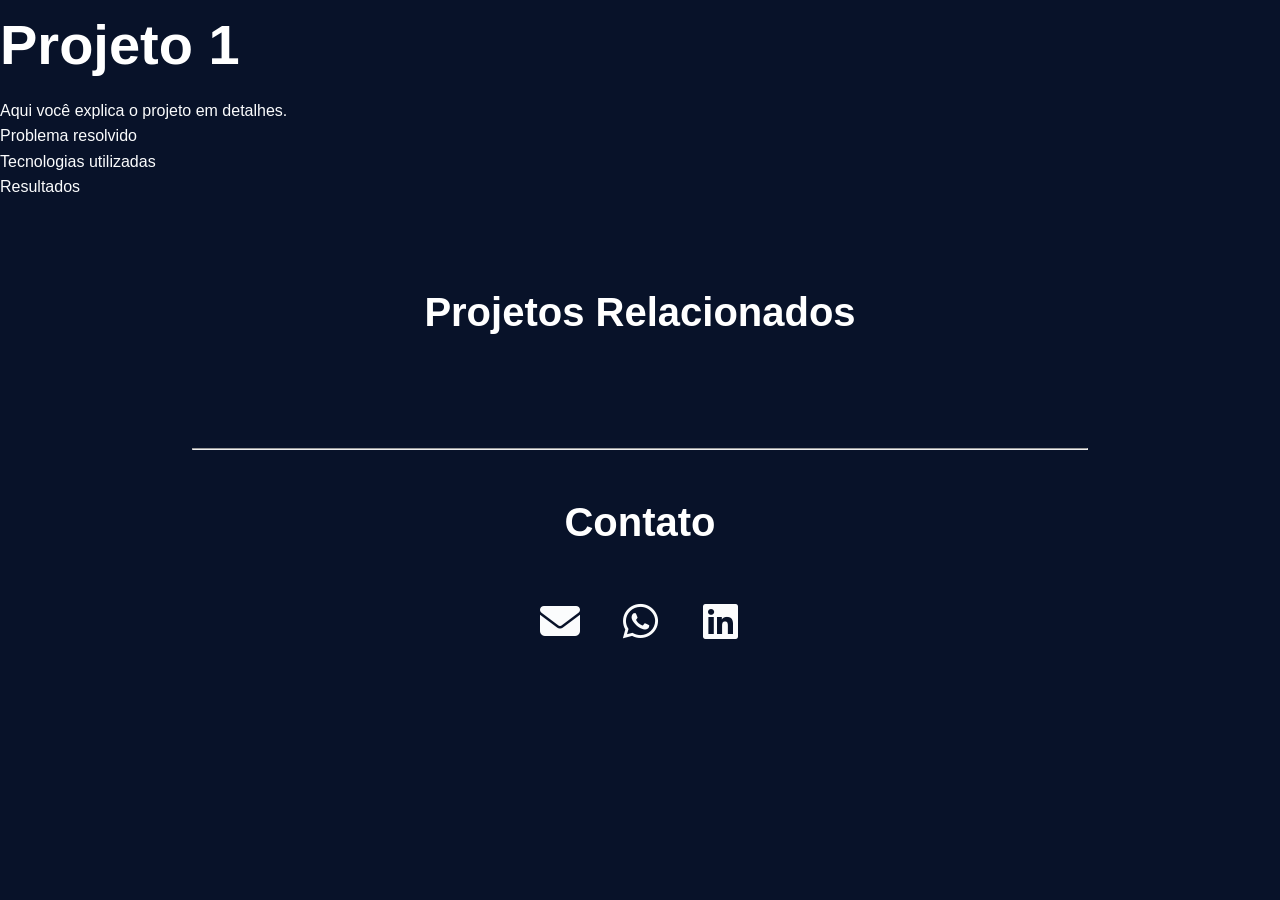
==== projeto1.html @ bb0b001f "Add files via upload" ====
<!doctype html>
<html lang="pt-br">
  <head>
    <meta charset="UTF-8" />
    <title>Projeto 1</title>

    <link rel="stylesheet" href="styles.css" />
    <link
      rel="stylesheet"
      href="https://cdnjs.cloudflare.com/ajax/libs/font-awesome/6.5.0/css/all.min.css"
    />
  </head>

  <body>
    <h1>Projeto 1</h1>

    <p>Aqui você explica o projeto em detalhes.</p>

    <ul>
      <li>Problema resolvido</li>
      <li>Tecnologias utilizadas</li>
      <li>Resultados</li>
    </ul>

    <section class="projetos">
      <h2 class="projetos-titulo">Projetos Relacionados</h2>
    </section>

    <hr class="divider" />

    <footer class="footer-contato" id="contato">
      <h2>Contato</h2>

      <div class="contato-icons">
        <a href="mailto:paulosantiago240@gmail.com" target="_blank">
          <i class="fa-solid fa-envelope"></i>
        </a>

        <a href="https://wa.me/5567992562363" target="_blank">
          <i class="fa-brands fa-whatsapp"></i>
        </a>

        <a
          href="https://www.linkedin.com/in/luis-paulo-loubet-557712179"
          target="_blank"
        >
          <i class="fa-brands fa-linkedin"></i>
        </a>
      </div>
    </footer>
    <button class="back-to-top">↑</button>
    <script src="script.js"></script>
  </body>
</html>
---- styles.css ----
* {
  margin: 0;
  padding: 0;
  box-sizing: border-box;
  font-family: "Inter", sans-serif;
} /* Reset de margens e preenchimentos, e definição da fonte padrão */

html {
  scroll-behavior: smooth;
} /* Habilita a rolagem suave para âncoras */

:root {
  --primary-color: #ffffff; /* Cor primária para botões e links */
  --secondary-color: #6c757d; /* Cor secundária para elementos de destaque */
  --background-color: #081229; /* Cor de fundo para o site */
  --text-color: #fbfcfd; /* Cor do texto principal */
} /* Variáveis CSS para cores, facilitando a manutenção do tema */

body {
  background-color: var(--background-color);
  color: var(--text-color);
  line-height: 1.6;
} /* Estilização do corpo do site, definindo a cor de fundo, cor do texto e espaçamento entre linhas */

.navegacao {
  position: fixed;
  background: linear-gradient(
    90deg,
    rgba(8, 18, 41, 0.9),
    rgba(8, 18, 41, 0.7)
  );
  width: 100%;
  z-index: 100;
  padding: 1.5rem;
}

.menu {
  display: flex;
  list-style: none;
  justify-content: center;
  gap: 2rem;
}

.menu-link {
  color: var(--text-color);
  text-decoration: none;
  font-weight: 500;
  position: relative;
  padding: 0.5rem;
  transition: color 0.5s ease;
}

.menu-link::after {
  content: "";
  height: 2px;
  width: 0%;
  position: absolute;
  bottom: 0;
  left: 0;
  background: linear-gradient(
    90deg,
    var(--primary-color),
    var(--secondary-color)
  );
  transition: width 0.5s ease;
}

.menu-link:hover::after {
  width: 100%;
}

.menu-link:hover {
  color: var(--primary-color);
  font-size: 1.1rem;
  transition: all 0.5s ease;
}

.cabecalho {
  display: flex;
  flex-direction: column;
  align-items: center;
  justify-content: center;
  height: 100vh;
  text-align: center;
  padding: 0 1rem;
}

.foto-perfil {
  width: 250px;
  height: 250px;
  box-shadow:
    0 6px 18px rgba(255, 255, 255, 0.164),
    0 0 20px rgba(255, 255, 255, 0.164);
  border-radius: 50%;
  border: 1px solid var(--text-color);
  object-fit: cover;
  margin-bottom: 1rem;
}

.foto-perfil:hover {
  box-shadow:
    0 6px 18px rgba(255, 255, 255, 0.007),
    0 0 20px rgba(255, 255, 255, 0.164);
  transform: translateY(-10px) scale(1.01);
  transition: all 0.5s ease-in-out;
}

h1 {
  font-size: 3.5rem;
  color: var(--primary-color);
  margin-bottom: 0.5rem;
}

.cabecalho p {
  padding: auto;
  font-size: 1.25rem;
  color: var(--text-color);
}

.sobre {
  display: flex;
  flex-direction: column;
  align-items: center;
  justify-content: center;
  padding: 10rem 2rem;
}

.sobre-titulo {
  font-size: 2.5rem;
  color: var(--primary-color);
  margin-bottom: 1rem;
}

.sobre-caixa {
  background: rgba(35, 44, 65, 0.623);
  padding: 2rem;
  border-radius: 16px;
  max-width: 800px;
  margin: 0 auto;
  border: 1px solid var(--secondary-color);
  backdrop-filter: blur(10px);
}

.sobre-paragrafo {
  text-align: center;
  font-size: 1.25rem;
  color: var(--text-color);
  line-height: 1.8;
}

.projetos {
  padding: 5rem 2rem;
  text-align: center;
  background-color: var(--background-color);
}

.projetos-titulo {
  font-size: 2.5rem;
  color: var(--primary-color);
  margin-bottom: 1.5rem;
}

.projetos-caixa {
  background: transparent;
  display: flex;
  flex-wrap: wrap;
  gap: 1rem;
  justify-content: center;
}

.projetos-nome {
  font-size: 1.5rem;
  color: var(--text-color);
}

.projetos-link {
  text-decoration: none;
  color: inherit;
  display: block;
}

.projeto-link,
.projeto-link * {
  text-decoration: none;
  color: inherit;
}

.projetos-link:hover {
  text-decoration: none;
  color: inherit;
}

.projetos-card {
  width: 320px;
  border-radius: 16px;
  overflow: hidden;
  background: rgba(35, 44, 65, 0.623);
  border: 1px solid rgba(255, 255, 255, 0.164);
  transition:
    transform 0.5s ease-in-out,
    box-shadow 0.5s ease-in-out;
}

.projetos-card:hover {
  box-shadow:
    0 6px 18px rgba(255, 255, 255, 0.007),
    0 0 20px rgba(255, 255, 255, 0.164);
  transform: translateY(-10px) scale(1.01);
  transition: all 0.5s ease-in-out;
  cursor: pointer;
}

.projetos-imagem {
  width: 100%;
  height: 180px;
  object-fit: cover;
}

.projetos-descricao {
  padding: 1.5rem;
  text-align: left;
  color: var(--text-color);
}

/* CSS do rodapé */

.footer-contato {
  background-color: var(--background-color);
  text-align: center;
  padding: 40px 0;
}

.footer-contato h2 {
  color: var(--primary-color);
  margin-bottom: 40px;
  font-size: 2.5rem;
}

.contato-icons {
  display: flex;
  justify-content: center;
  gap: 25px;
}

.contato-icons a {
  text-decoration: none;
  width: 55px;
  height: 55px;

  display: flex;
  align-items: center;
  justify-content: center;

  font-size: 40px;
  color: var(--text-color);

  transition: all 0.5s ease;
}

.contato-icons a:hover {
  transform: scale(1.1);
}

.divider {
  height: 1px;
  width: 70%;
  margin: 0 auto;

  background: linear-gradient(
    to right,
    transparent,
    var(--secondary-color),
    transparent
  );
}

.back-to-top {
  position: fixed;
  bottom: 30px;
  right: 30px;

  width: 50px;
  height: 50px;

  border-radius: 50%;
  border: 1px solid var(--secondary-color);

  background: rgba(35, 44, 65, 0.623);
  color: white;

  font-size: 22px;
  cursor: pointer;
  font-weight: 100;

  display: none;

  z-index: 1000;

  transition:
    transform 0.5s,
    background 0.5s;
}

.back-to-top:hover {
  transform: scale(1.1);
  box-shadow: 0 4px 12px rgba(255, 255, 255, 0.2);
}
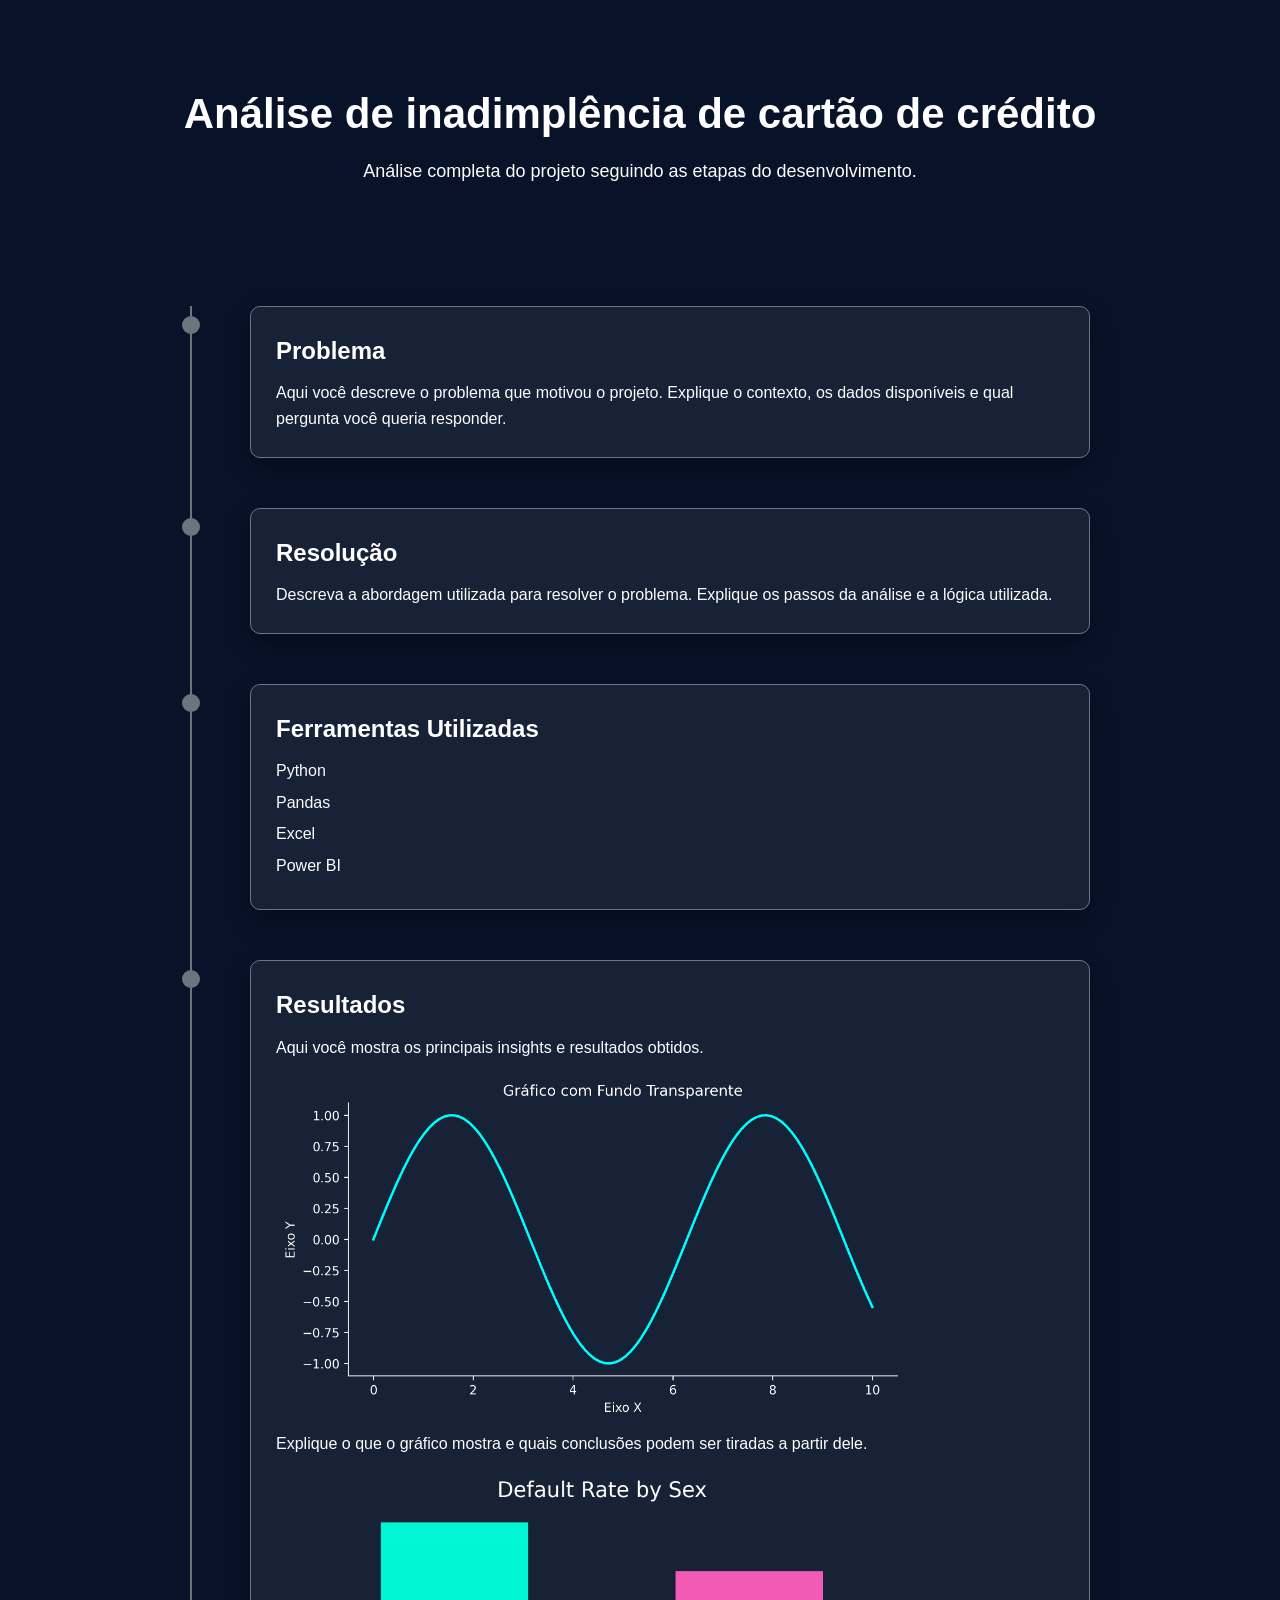
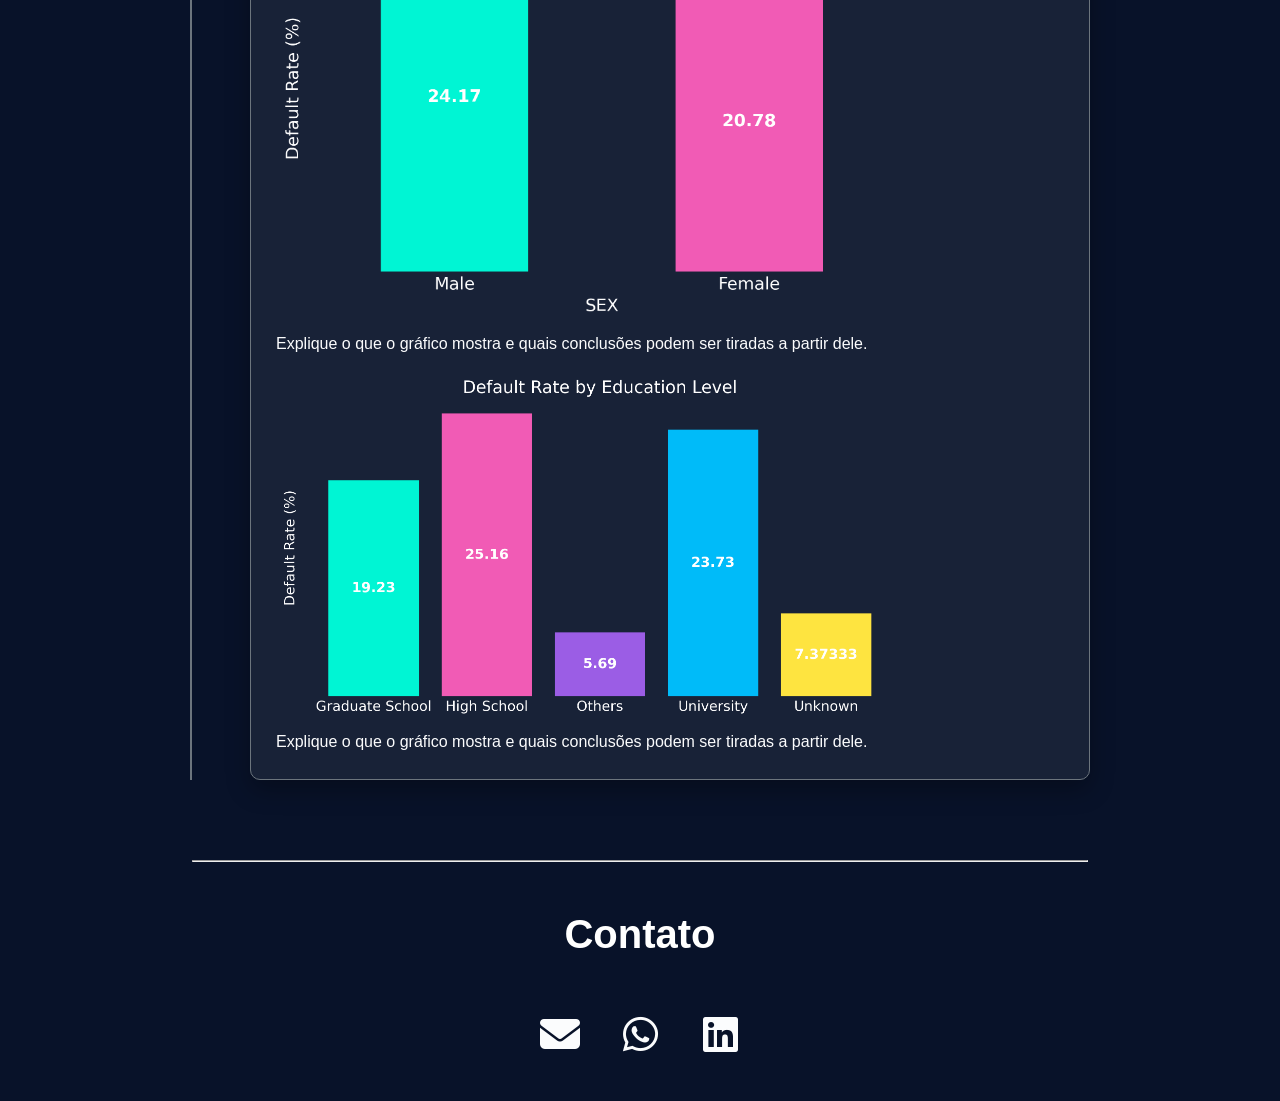
==== commit 8667e5d2: "Add files via upload" ====
--- a/projeto1.html
+++ b/projeto1.html
@@ -2,9 +2,11 @@
 <html lang="pt-br">
   <head>
     <meta charset="UTF-8" />
+    <meta name="viewport" content="width=device-width, initial-scale=1.0" />
     <title>Projeto 1</title>
 
     <link rel="stylesheet" href="styles.css" />
+
     <link
       rel="stylesheet"
       href="https://cdnjs.cloudflare.com/ajax/libs/font-awesome/6.5.0/css/all.min.css"
@@ -12,18 +14,91 @@
   </head>
 
   <body>
-    <h1>Projeto 1</h1>
+    <header class="header-projeto">
+      <h1>Análise de inadimplência de cartão de crédito</h1>
+      <p class="subtitulo">
+        Análise completa do projeto seguindo as etapas do desenvolvimento.
+      </p>
+    </header>
 
-    <p>Aqui você explica o projeto em detalhes.</p>
+    <!-- TIMELINE -->
+    <section class="timeline">
+      <!-- Problema -->
+      <div class="timeline-item">
+        <div class="timeline-content">
+          <h2>Problema</h2>
+          <p>
+            Aqui você descreve o problema que motivou o projeto. Explique o
+            contexto, os dados disponíveis e qual pergunta você queria
+            responder.
+          </p>
+        </div>
+      </div>
 
-    <ul>
-      <li>Problema resolvido</li>
-      <li>Tecnologias utilizadas</li>
-      <li>Resultados</li>
-    </ul>
+      <!-- Resolução -->
+      <div class="timeline-item">
+        <div class="timeline-content">
+          <h2>Resolução</h2>
+          <p>
+            Descreva a abordagem utilizada para resolver o problema. Explique os
+            passos da análise e a lógica utilizada.
+          </p>
+        </div>
+      </div>
 
-    <section class="projetos">
-      <h2 class="projetos-titulo">Projetos Relacionados</h2>
+      <!-- Ferramentas -->
+      <div class="timeline-item">
+        <div class="timeline-content">
+          <h2>Ferramentas Utilizadas</h2>
+
+          <ul class="ferramentas">
+            <li>Python</li>
+            <li>Pandas</li>
+            <li>Excel</li>
+            <li>Power BI</li>
+          </ul>
+        </div>
+      </div>
+
+      <!-- Resultados -->
+      <div class="timeline-item">
+        <div class="timeline-content">
+          <h2>Resultados</h2>
+
+          <p>Aqui você mostra os principais insights e resultados obtidos.</p>
+
+          <img
+            src="img/grafico_transparente.png"
+            alt="Gráfico do projeto"
+            class="foto-projeto"
+          />
+
+          <p>
+            Explique o que o gráfico mostra e quais conclusões podem ser tiradas
+            a partir dele.
+          </p>
+
+          <img
+            src="img/default_by_sex.png"
+            alt="Default por sexo"
+            class="foto-projeto"
+          />
+          <p>
+            Explique o que o gráfico mostra e quais conclusões podem ser tiradas
+            a partir dele.
+          </p>
+
+          <img
+            src="img/default_by_education.png"
+            alt="Default por educação"
+            class="foto-projeto"
+          />
+          <p>
+            Explique o que o gráfico mostra e quais conclusões podem ser tiradas
+            a partir dele.
+          </p>
+        </div>
+      </div>
     </section>
 
     <hr class="divider" />
@@ -48,7 +123,9 @@
         </a>
       </div>
     </footer>
+
     <button class="back-to-top">↑</button>
+
     <script src="script.js"></script>
   </body>
 </html>
--- a/styles.css
+++ b/styles.css
@@ -305,3 +305,118 @@
   transform: scale(1.1);
   box-shadow: 0 4px 12px rgba(255, 255, 255, 0.2);
 }
+
+.header-projeto {
+  text-align: center;
+  padding: 80px 20px 40px;
+  color: var(--primary-color);
+}
+
+.header-projeto h1 {
+  font-size: 42px;
+  margin-bottom: 10px;
+}
+
+.subtitulo {
+  color: var(--text-color);
+  font-size: 18px;
+}
+
+/* TIMELINE */
+
+.timeline {
+  position: relative;
+  max-width: 900px;
+  margin: 80px auto;
+  padding-left: 60px;
+}
+
+/* Linha vertical */
+
+.timeline::before {
+  content: "";
+  position: absolute;
+  width: 2px;
+  background-color: var(--secondary-color);
+  top: 0;
+  bottom: 0;
+  left: 0px;
+}
+
+/* Cada item */
+
+.timeline-item {
+  position: relative;
+  margin-bottom: 50px;
+}
+
+/* Ponto da timeline */
+
+.timeline-item::before {
+  content: "";
+  position: absolute;
+  left: -68px;
+  top: 10px;
+  width: 18px;
+  height: 18px;
+  background: var(--secondary-color);
+  border-radius: 50%;
+  z-index: 1;
+}
+
+/* Card */
+
+.timeline-content {
+  background: rgba(35, 44, 65, 0.623);
+  padding: 25px;
+  border-radius: 10px;
+  border: 1px solid var(--secondary-color);
+  box-shadow: 0 10px 25px rgba(0, 0, 0, 0.3);
+  transition: transform 0.5s ease;
+}
+
+/* Hover */
+
+.timeline-content:hover {
+  transform: translateX(5px);
+}
+
+.timeline-content h2 {
+  margin-bottom: 10px;
+  color: var(--primary-color);
+}
+
+/* Ferramentas */
+
+.ferramentas {
+  list-style: none;
+  margin-top: 10px;
+}
+
+.ferramentas li {
+  margin: 6px 0;
+}
+
+/* Imagem */
+
+.foto-projeto {
+  width: 80%;
+  margin-top: 15px;
+  border-radius: 8px;
+}
+
+/* Responsivo */
+
+@media (max-width: 768px) {
+  .timeline {
+    padding-left: 50px;
+  }
+
+  .timeline::before {
+    left: 15px;
+  }
+
+  .timeline-item::before {
+    left: -35px;
+  }
+}
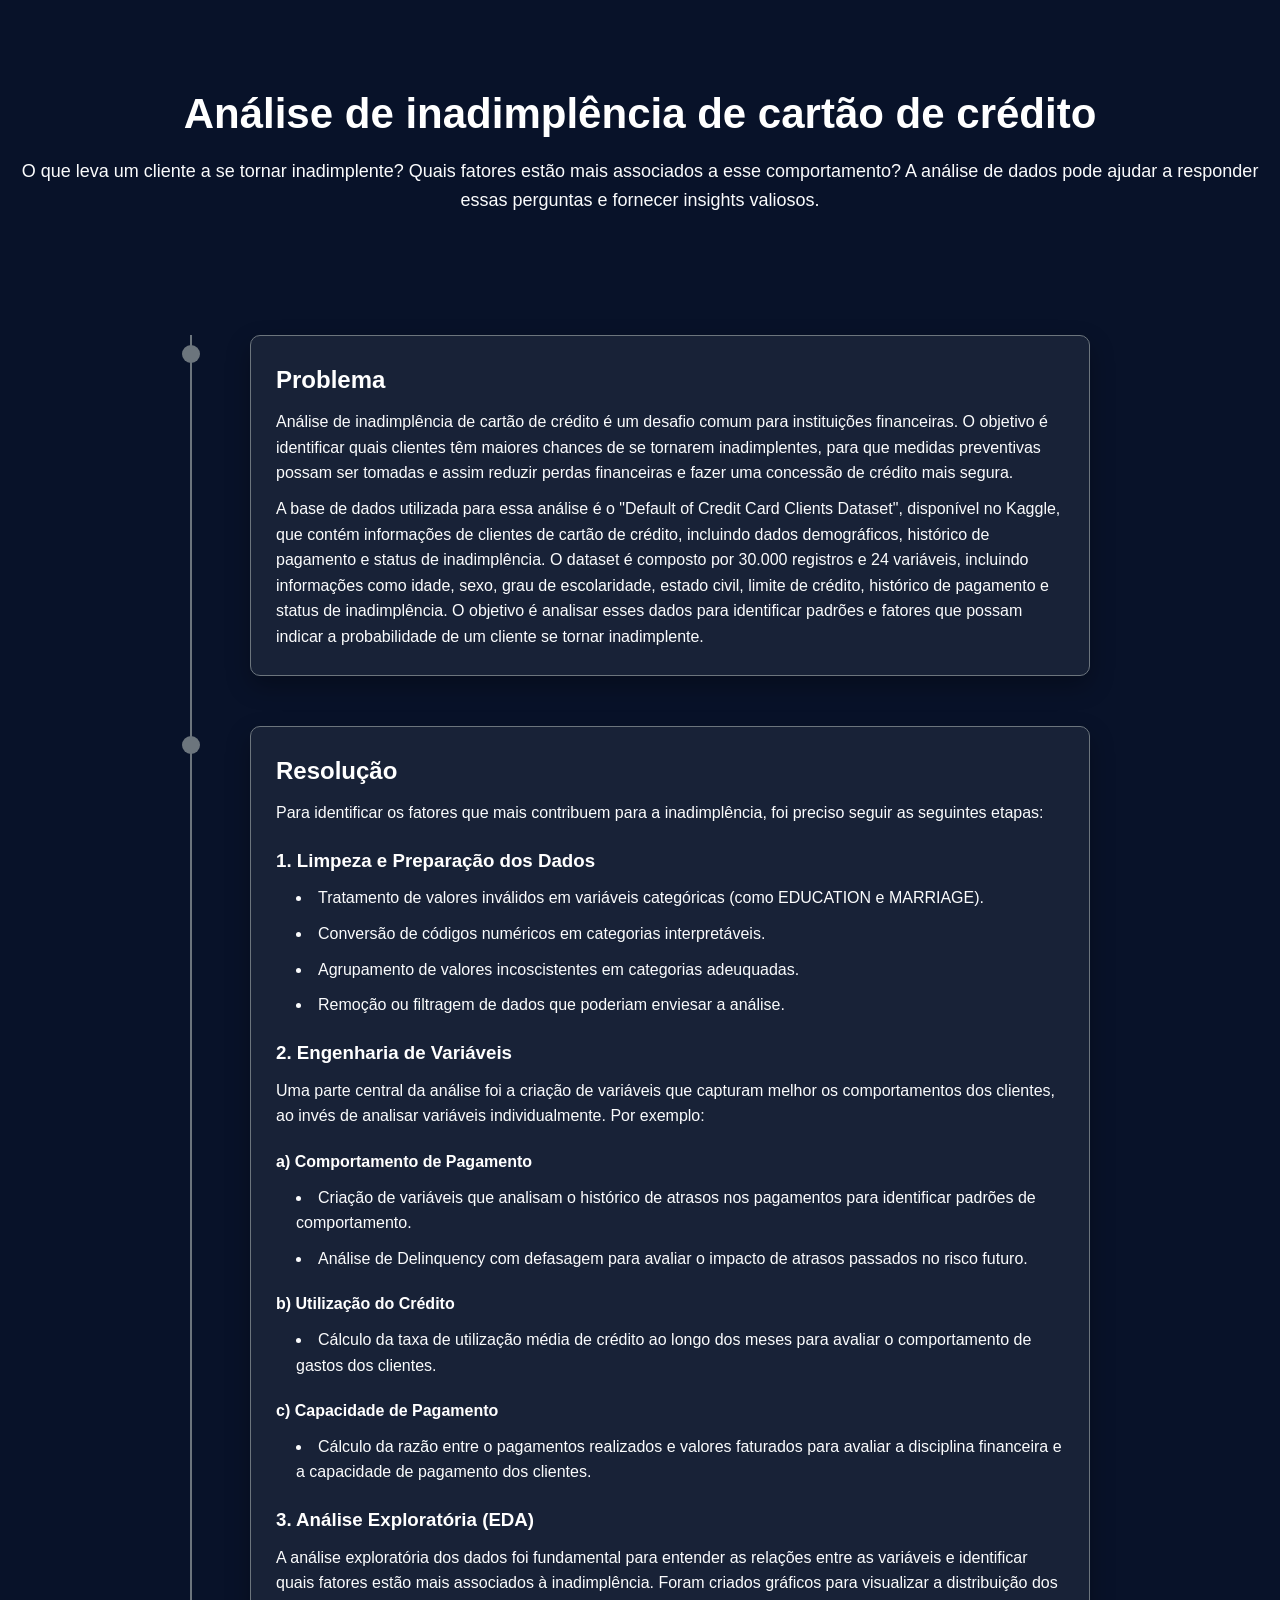
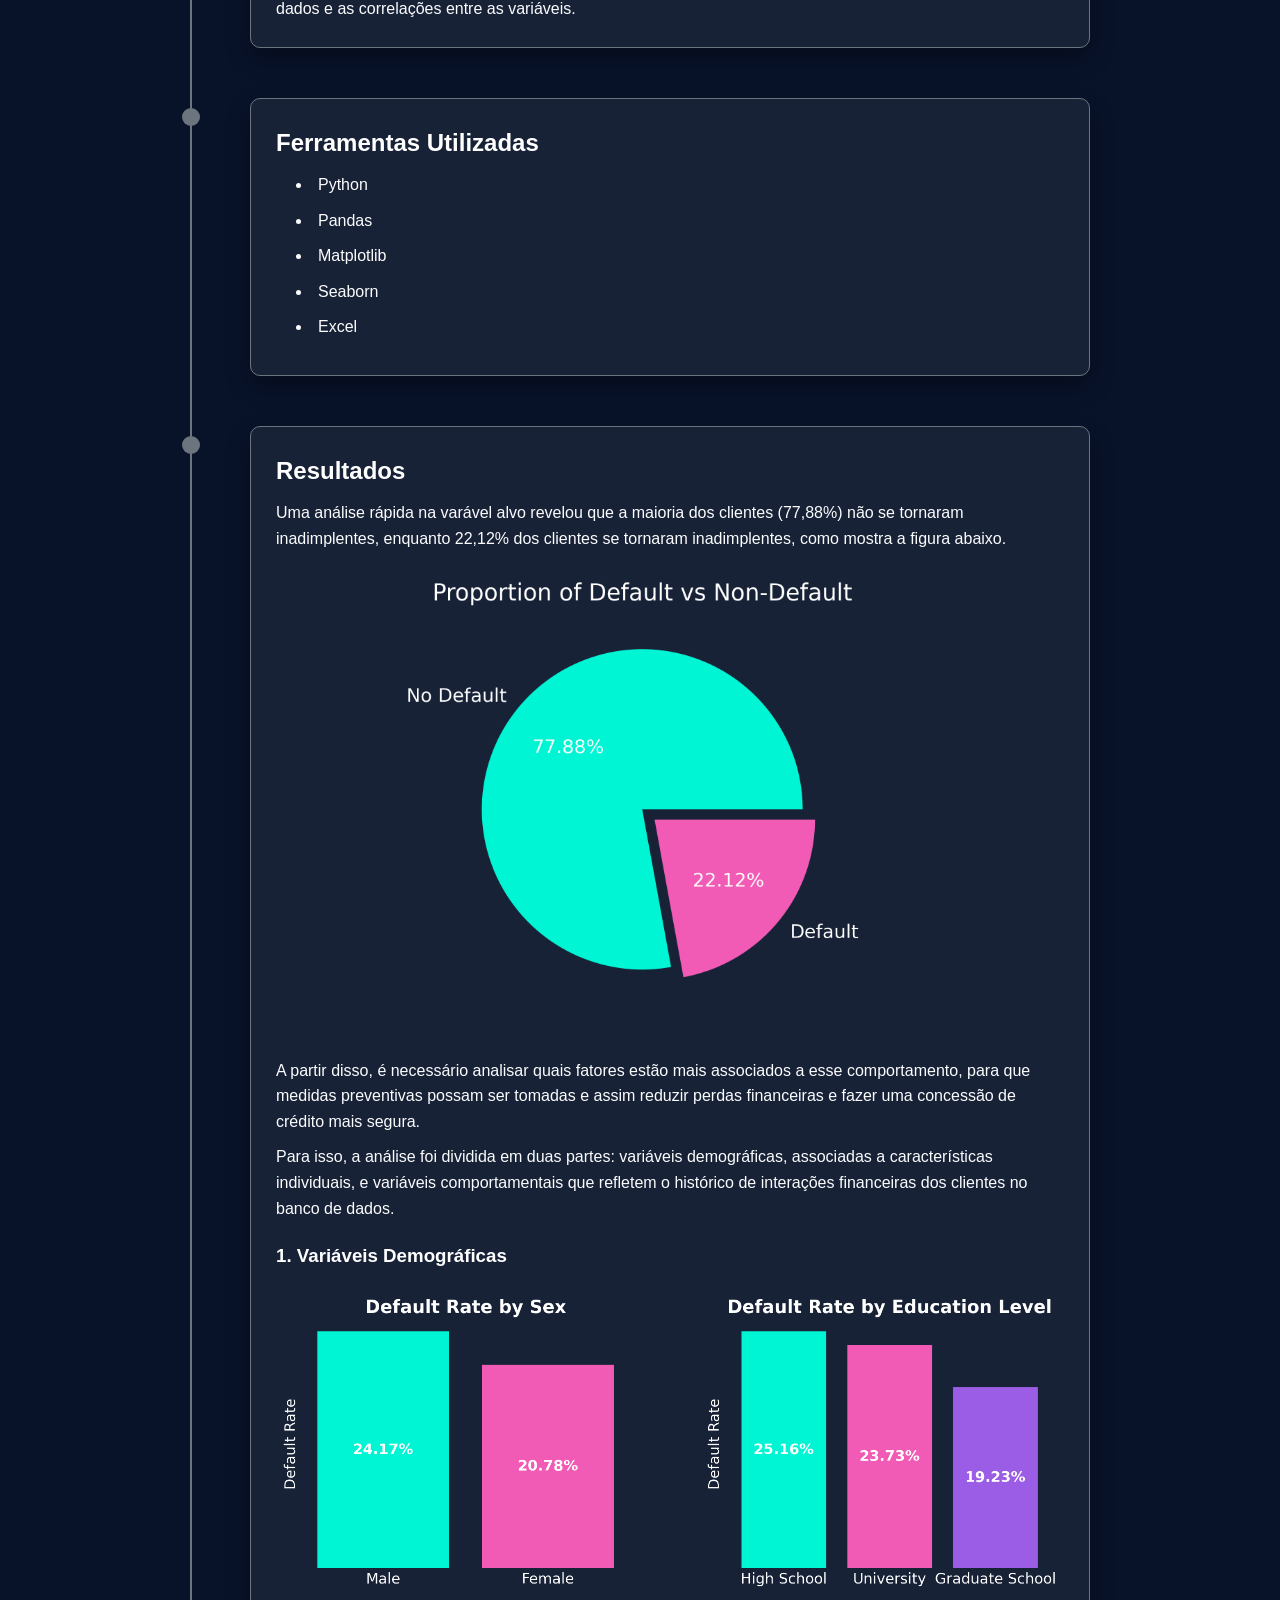
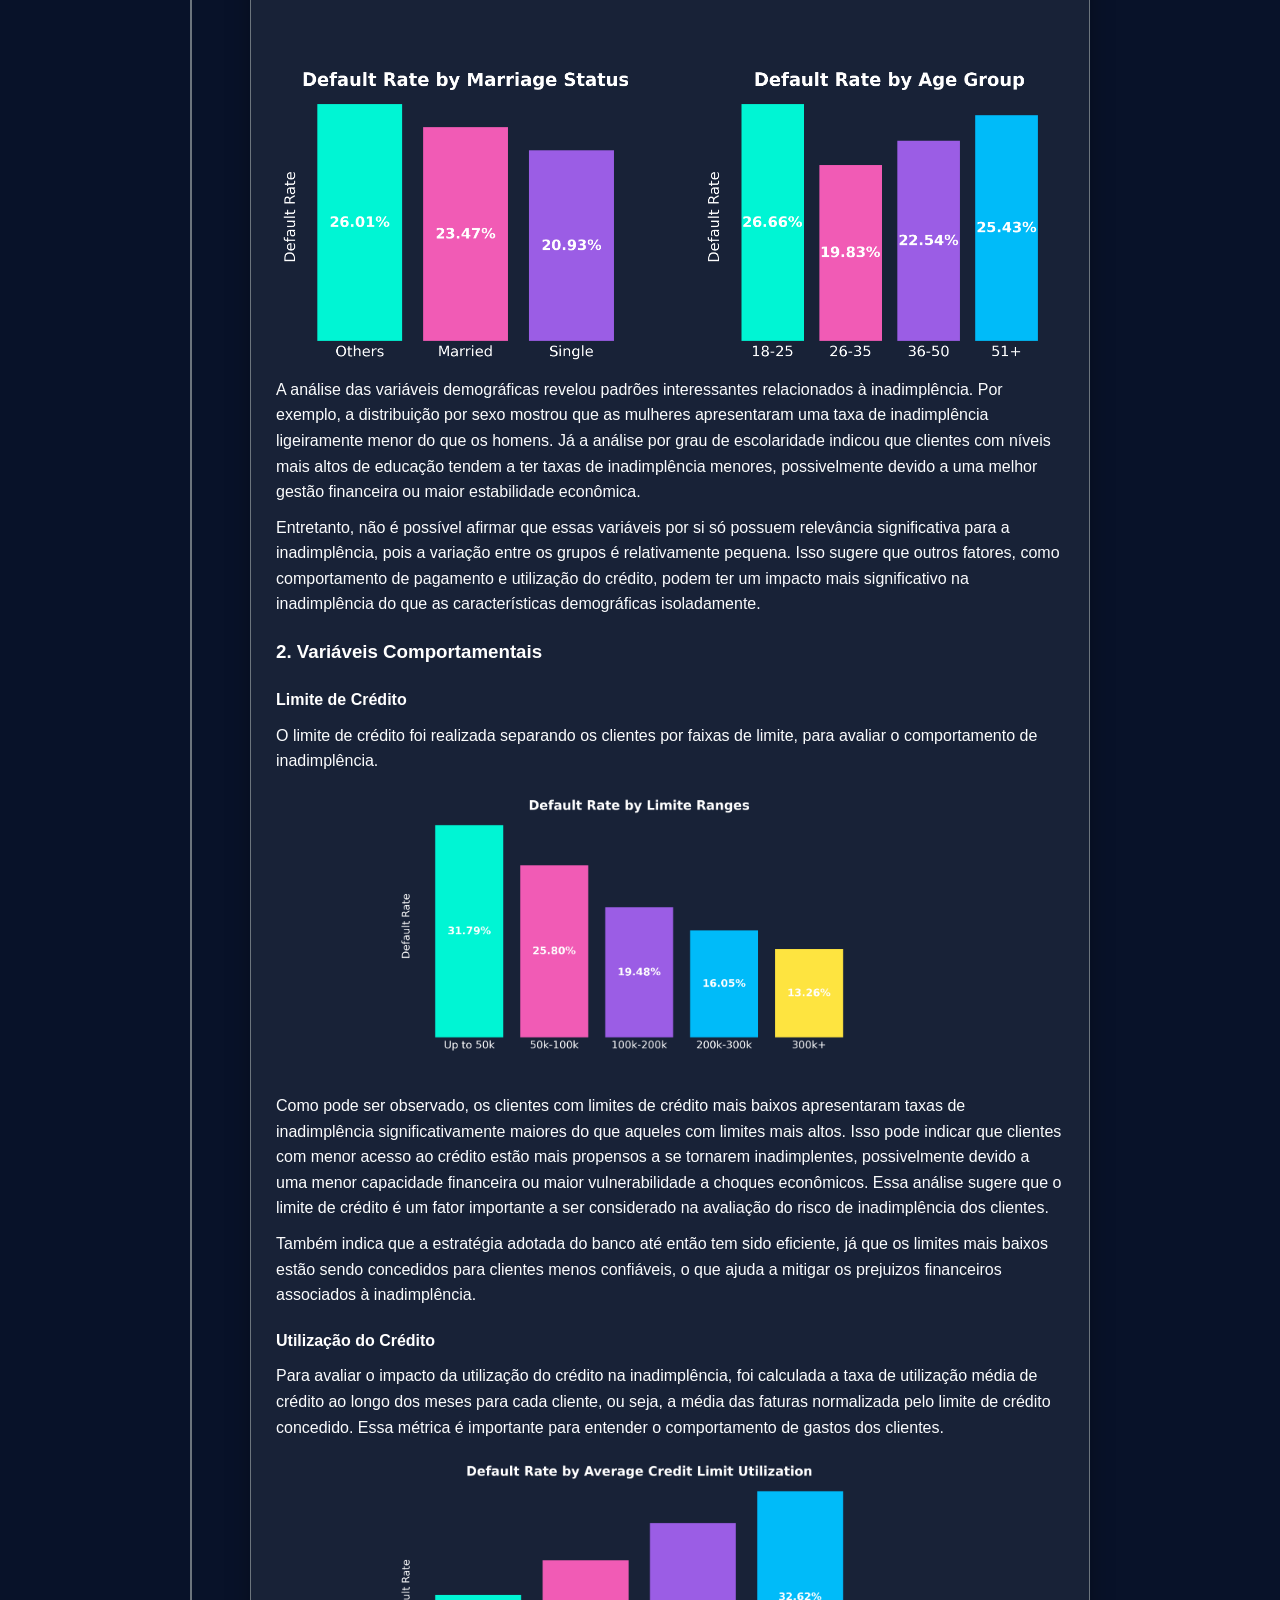
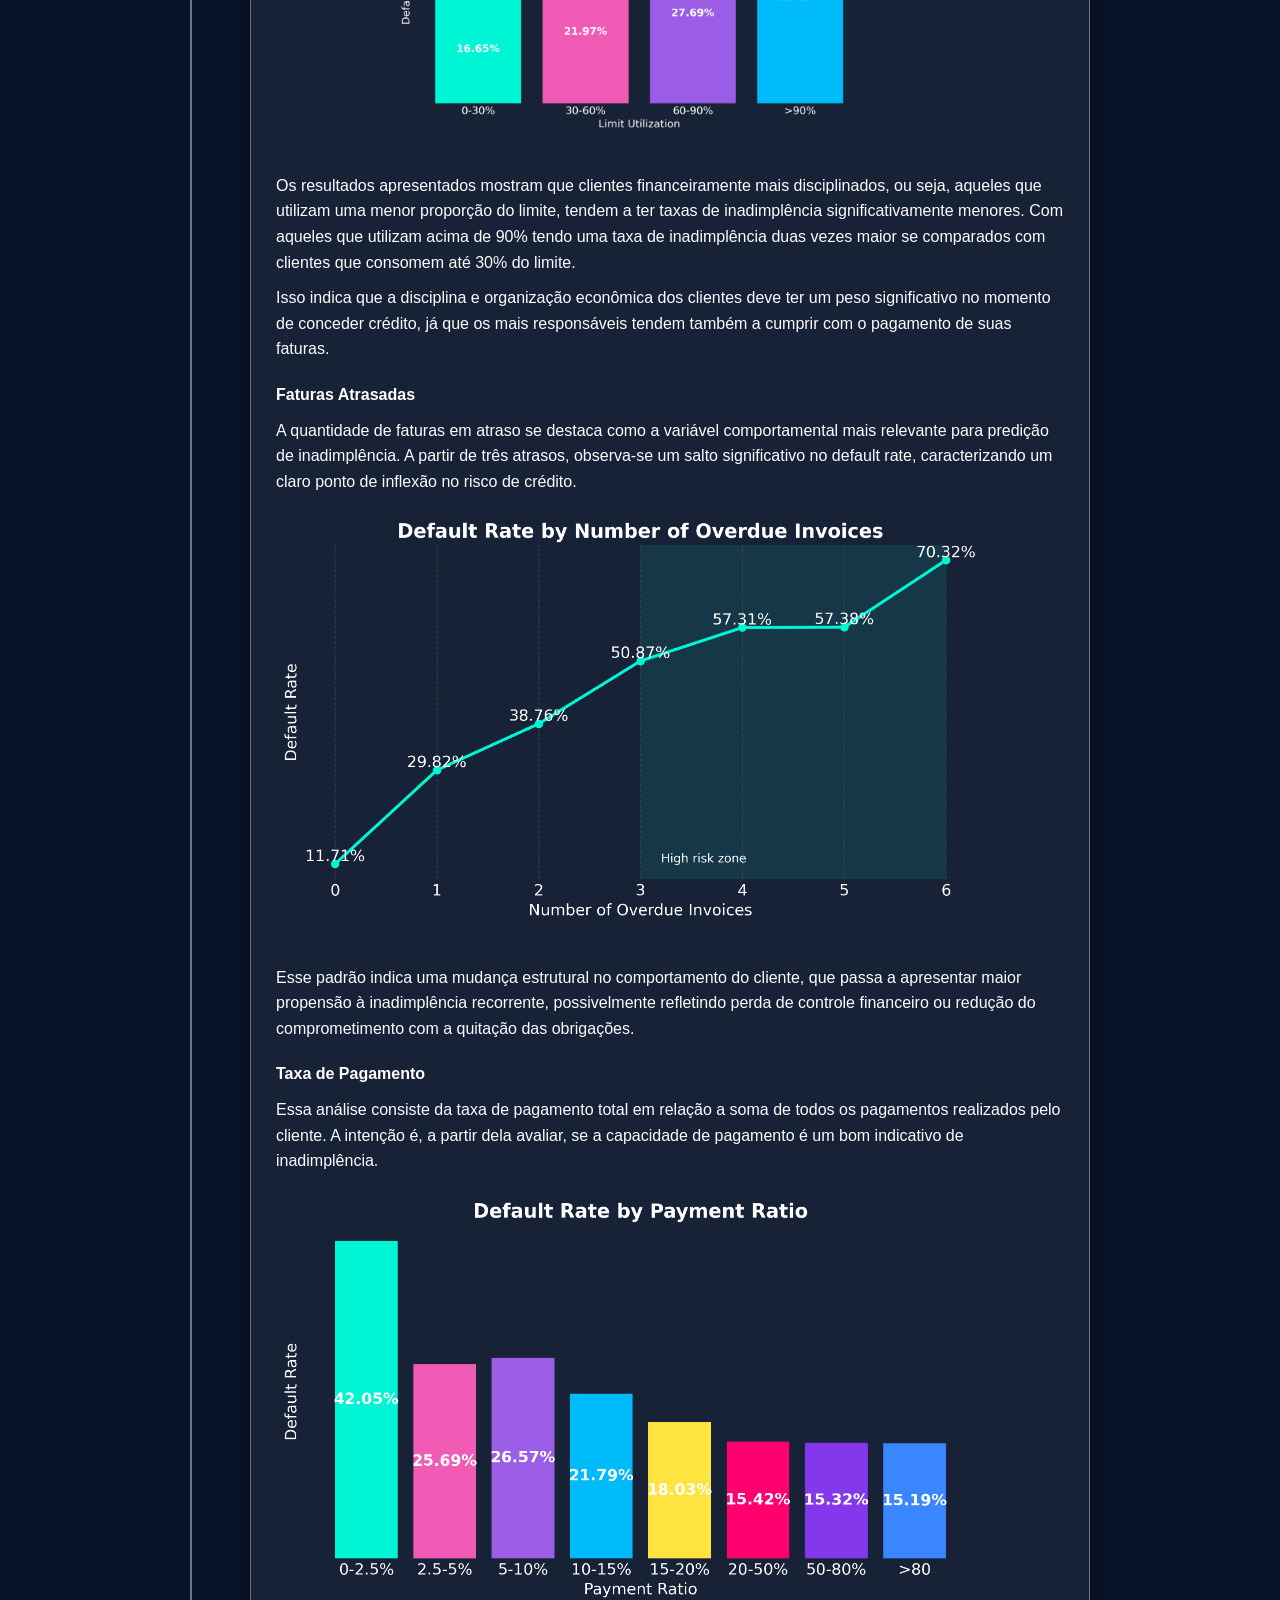
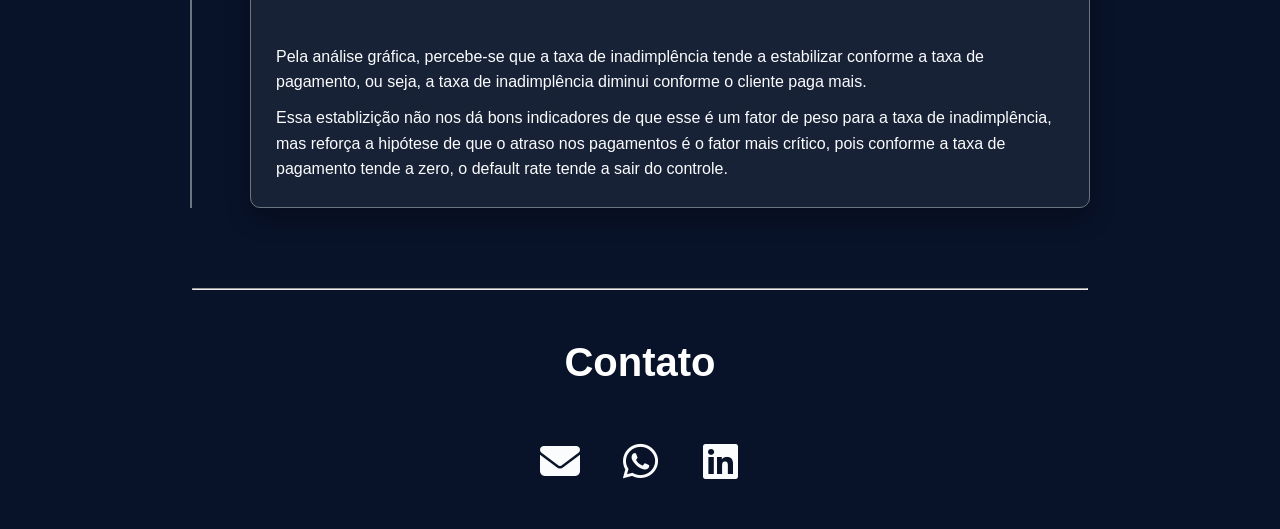
==== commit 138c9b58: "Add files via upload" ====
--- a/projeto1.html
+++ b/projeto1.html
@@ -17,7 +17,9 @@
     <header class="header-projeto">
       <h1>Análise de inadimplência de cartão de crédito</h1>
       <p class="subtitulo">
-        Análise completa do projeto seguindo as etapas do desenvolvimento.
+        O que leva um cliente a se tornar inadimplente? Quais fatores estão mais
+        associados a esse comportamento? A análise de dados pode ajudar a
+        responder essas perguntas e fornecer insights valiosos.
       </p>
     </header>
 
@@ -28,9 +30,23 @@
         <div class="timeline-content">
           <h2>Problema</h2>
           <p>
-            Aqui você descreve o problema que motivou o projeto. Explique o
-            contexto, os dados disponíveis e qual pergunta você queria
-            responder.
+            Análise de inadimplência de cartão de crédito é um desafio comum
+            para instituições financeiras. O objetivo é identificar quais
+            clientes têm maiores chances de se tornarem inadimplentes, para que
+            medidas preventivas possam ser tomadas e assim reduzir perdas
+            financeiras e fazer uma concessão de crédito mais segura.
+          </p>
+          <p>
+            A base de dados utilizada para essa análise é o "Default of Credit
+            Card Clients Dataset", disponível no Kaggle, que contém informações
+            de clientes de cartão de crédito, incluindo dados demográficos,
+            histórico de pagamento e status de inadimplência. O dataset é
+            composto por 30.000 registros e 24 variáveis, incluindo informações
+            como idade, sexo, grau de escolaridade, estado civil, limite de
+            crédito, histórico de pagamento e status de inadimplência. O
+            objetivo é analisar esses dados para identificar padrões e fatores
+            que possam indicar a probabilidade de um cliente se tornar
+            inadimplente.
           </p>
         </div>
       </div>
@@ -40,8 +56,68 @@
         <div class="timeline-content">
           <h2>Resolução</h2>
           <p>
-            Descreva a abordagem utilizada para resolver o problema. Explique os
-            passos da análise e a lógica utilizada.
+            Para identificar os fatores que mais contribuem para a
+            inadimplência, foi preciso seguir as seguintes etapas:
+          </p>
+
+          <h3>1. Limpeza e Preparação dos Dados</h3>
+          <ul>
+            <li>
+              Tratamento de valores inválidos em variáveis categóricas (como
+              EDUCATION e MARRIAGE).
+            </li>
+            <li>
+              Conversão de códigos numéricos em categorias interpretáveis.
+            </li>
+            <li>
+              Agrupamento de valores incoscistentes em categorias adeuquadas.
+            </li>
+            <li>
+              Remoção ou filtragem de dados que poderiam enviesar a análise.
+            </li>
+          </ul>
+
+          <h3>2. Engenharia de Variáveis</h3>
+          <p>
+            Uma parte central da análise foi a criação de variáveis que capturam
+            melhor os comportamentos dos clientes, ao invés de analisar
+            variáveis individualmente. Por exemplo:
+          </p>
+          <h4>a) Comportamento de Pagamento</h4>
+          <ul>
+            <li>
+              Criação de variáveis que analisam o histórico de atrasos nos
+              pagamentos para identificar padrões de comportamento.
+            </li>
+            <li>
+              Análise de Delinquency com defasagem para avaliar o impacto de
+              atrasos passados no risco futuro.
+            </li>
+          </ul>
+
+          <h4>b) Utilização do Crédito</h4>
+          <ul>
+            <li>
+              Cálculo da taxa de utilização média de crédito ao longo dos meses
+              para avaliar o comportamento de gastos dos clientes.
+            </li>
+          </ul>
+
+          <h4>c) Capacidade de Pagamento</h4>
+          <ul>
+            <li>
+              Cálculo da razão entre o pagamentos realizados e valores faturados
+              para avaliar a disciplina financeira e a capacidade de pagamento
+              dos clientes.
+            </li>
+          </ul>
+
+          <h3>3. Análise Exploratória (EDA)</h3>
+          <p>
+            A análise exploratória dos dados foi fundamental para entender as
+            relações entre as variáveis e identificar quais fatores estão mais
+            associados à inadimplência. Foram criados gráficos para visualizar a
+            distribuição dos dados e as correlações entre as variáveis.
           </p>
         </div>
       </div>
@@ -54,8 +130,9 @@
           <ul class="ferramentas">
             <li>Python</li>
             <li>Pandas</li>
+            <li>Matplotlib</li>
+            <li>Seaborn</li>
             <li>Excel</li>
-            <li>Power BI</li>
           </ul>
         </div>
       </div>
@@ -65,37 +142,172 @@
         <div class="timeline-content">
           <h2>Resultados</h2>
 
-          <p>Aqui você mostra os principais insights e resultados obtidos.</p>
-
-          <img
-            src="img/grafico_transparente.png"
+          <p>
+            Uma análise rápida na varável alvo revelou que a maioria dos
+            clientes (77,88%) não se tornaram inadimplentes, enquanto 22,12% dos
+            clientes se tornaram inadimplentes, como mostra a figura abaixo.
+          </p>
+
+          <img
+            src="img/default_ratio.png"
             alt="Gráfico do projeto"
-            class="foto-projeto"
-          />
-
-          <p>
-            Explique o que o gráfico mostra e quais conclusões podem ser tiradas
-            a partir dele.
-          </p>
-
-          <img
-            src="img/default_by_sex.png"
-            alt="Default por sexo"
-            class="foto-projeto"
-          />
-          <p>
-            Explique o que o gráfico mostra e quais conclusões podem ser tiradas
-            a partir dele.
-          </p>
-
-          <img
-            src="img/default_by_education.png"
-            alt="Default por educação"
-            class="foto-projeto"
-          />
-          <p>
-            Explique o que o gráfico mostra e quais conclusões podem ser tiradas
-            a partir dele.
+            class="target-variable"
+          />
+
+          <p>
+            A partir disso, é necessário analisar quais fatores estão mais
+            associados a esse comportamento, para que medidas preventivas possam
+            ser tomadas e assim reduzir perdas financeiras e fazer uma concessão
+            de crédito mais segura.
+          </p>
+
+          <p>
+            Para isso, a análise foi dividida em duas partes: variáveis
+            demográficas, associadas a características individuais, e variáveis
+            comportamentais que refletem o histórico de interações financeiras
+            dos clientes no banco de dados.
+          </p>
+
+          <h3>1. Variáveis Demográficas</h3>
+
+          <img
+            src="img/demographic_variables.png"
+            alt="Gráfico do projeto"
+            class="demographic-variables"
+          />
+
+          <p>
+            A análise das variáveis demográficas revelou padrões interessantes
+            relacionados à inadimplência. Por exemplo, a distribuição por sexo
+            mostrou que as mulheres apresentaram uma taxa de inadimplência
+            ligeiramente menor do que os homens. Já a análise por grau de
+            escolaridade indicou que clientes com níveis mais altos de educação
+            tendem a ter taxas de inadimplência menores, possivelmente devido a
+            uma melhor gestão financeira ou maior estabilidade econômica.
+          </p>
+
+          <p>
+            Entretanto, não é possível afirmar que essas variáveis por si só
+            possuem relevância significativa para a inadimplência, pois a
+            variação entre os grupos é relativamente pequena. Isso sugere que
+            outros fatores, como comportamento de pagamento e utilização do
+            crédito, podem ter um impacto mais significativo na inadimplência do
+            que as características demográficas isoladamente.
+          </p>
+
+          <h3>2. Variáveis Comportamentais</h3>
+
+          <h4>Limite de Crédito</h4>
+
+          <p>
+            O limite de crédito foi realizada separando os clientes por faixas
+            de limite, para avaliar o comportamento de inadimplência.
+          </p>
+
+          <img
+            src="img/default_by_limit.png"
+            alt="Gráfico de limite de crédito"
+            class="limit-variable"
+          />
+
+          <p>
+            Como pode ser observado, os clientes com limites de crédito mais
+            baixos apresentaram taxas de inadimplência significativamente
+            maiores do que aqueles com limites mais altos. Isso pode indicar que
+            clientes com menor acesso ao crédito estão mais propensos a se
+            tornarem inadimplentes, possivelmente devido a uma menor capacidade
+            financeira ou maior vulnerabilidade a choques econômicos. Essa
+            análise sugere que o limite de crédito é um fator importante a ser
+            considerado na avaliação do risco de inadimplência dos clientes.
+          </p>
+
+          <p>
+            Também indica que a estratégia adotada do banco até então tem sido
+            eficiente, já que os limites mais baixos estão sendo concedidos para
+            clientes menos confiáveis, o que ajuda a mitigar os prejuizos
+            financeiros associados à inadimplência.
+          </p>
+
+          <h4>Utilização do Crédito</h4>
+
+          <p>
+            Para avaliar o impacto da utilização do crédito na inadimplência,
+            foi calculada a taxa de utilização média de crédito ao longo dos
+            meses para cada cliente, ou seja, a média das faturas normalizada
+            pelo limite de crédito concedido. Essa métrica é importante para
+            entender o comportamento de gastos dos clientes.
+          </p>
+
+          <img
+            src="img/default_by_utilization_limit.png"
+            alt="Gráfico de utilização do crédito"
+            class="limit-variable"
+          />
+
+          <p>
+            Os resultados apresentados mostram que clientes financeiramente mais
+            disciplinados, ou seja, aqueles que utilizam uma menor proporção do
+            limite, tendem a ter taxas de inadimplência significativamente
+            menores. Com aqueles que utilizam acima de 90% tendo uma taxa de
+            inadimplência duas vezes maior se comparados com clientes que
+            consomem até 30% do limite.
+          </p>
+
+          <p>
+            Isso indica que a disciplina e organização econômica dos clientes
+            deve ter um peso significativo no momento de conceder crédito, já
+            que os mais responsáveis tendem também a cumprir com o pagamento de
+            suas faturas.
+          </p>
+
+          <h4>Faturas Atrasadas</h4>
+
+          <p>
+            A quantidade de faturas em atraso se destaca como a variável
+            comportamental mais relevante para predição de inadimplência. A
+            partir de três atrasos, observa-se um salto significativo no default
+            rate, caracterizando um claro ponto de inflexão no risco de crédito.
+          </p>
+
+          <img
+            src="img/default_by_delay_payments.png"
+            alt="Faturas atradas"
+            class="delay-variable"
+          />
+
+          <p>
+            Esse padrão indica uma mudança estrutural no comportamento do
+            cliente, que passa a apresentar maior propensão à inadimplência
+            recorrente, possivelmente refletindo perda de controle financeiro ou
+            redução do comprometimento com a quitação das obrigações.
+          </p>
+
+          <h4>Taxa de Pagamento</h4>
+
+          <p>
+            Essa análise consiste da taxa de pagamento total em relação a soma
+            de todos os pagamentos realizados pelo cliente. A intenção é, a
+            partir dela avaliar, se a capacidade de pagamento é um bom
+            indicativo de inadimplência.
+          </p>
+
+          <img
+            src="img/default_by_payment_ratio.png"
+            alt="Taxa de pagamento"
+            class="payment-ratio"
+          />
+
+          <p>
+            Pela análise gráfica, percebe-se que a taxa de inadimplência tende a
+            estabilizar conforme a taxa de pagamento, ou seja, a taxa de
+            inadimplência diminui conforme o cliente paga mais.
+          </p>
+
+          <p>
+            Essa establizição não nos dá bons indicadores de que esse é um fator
+            de peso para a taxa de inadimplência, mas reforça a hipótese de que
+            o atraso nos pagamentos é o fator mais crítico, pois conforme a taxa
+            de pagamento tende a zero, o default rate tende a sair do controle.
           </p>
         </div>
       </div>
--- a/styles.css
+++ b/styles.css
@@ -348,6 +348,7 @@
 .timeline-item {
   position: relative;
   margin-bottom: 50px;
+  align-items: center;
 }
 
 /* Ponto da timeline */
@@ -386,6 +387,42 @@
   color: var(--primary-color);
 }
 
+.timeline-content p {
+  color: var(--text-color);
+  line-height: 1.6;
+  margin-top: 10px;
+}
+
+.timeline-content ul {
+  list-style: disc inside;
+  color: var(--text-color);
+  margin-left: 20px;
+  margin-top: 10px;
+}
+
+.timeline-content ul li {
+  margin-bottom: 10px;
+}
+
+.timeline-content h3 {
+  color: var(--primary-color);
+  margin-bottom: 10px;
+  margin-top: 20px;
+}
+
+.timeline-content h4 {
+  color: var(--primary-color);
+  margin-bottom: 10px;
+  margin-top: 20px;
+}
+
+.timeline-content h4 ul {
+  list-style: circle inside;
+  color: var(--text-color);
+  margin-left: 20px;
+  margin-top: 10px;
+}
+
 /* Ferramentas */
 
 .ferramentas {
@@ -397,7 +434,38 @@
   margin: 6px 0;
 }
 
-/* Imagem */
+/* Imagens */
+
+.target-variable {
+  width: 60%;
+  border-radius: 8px;
+  margin: 20px 120px;
+}
+
+.limit-variable {
+  width: 60%;
+  border-radius: 8px;
+  margin: 20px 120px;
+}
+
+.delay-variable {
+  width: 90%;
+  border-radius: 8px;
+  margin: 20px auto;
+}
+
+.payment-ratio {
+  width: 90%;
+  border-radius: 8px;
+  margin: 20px auto;
+}
+
+.demographic-variables {
+  display: block;
+  width: 100%;
+  margin-top: 20px;
+  border-radius: 8px;
+}
 
 .foto-projeto {
   width: 80%;
